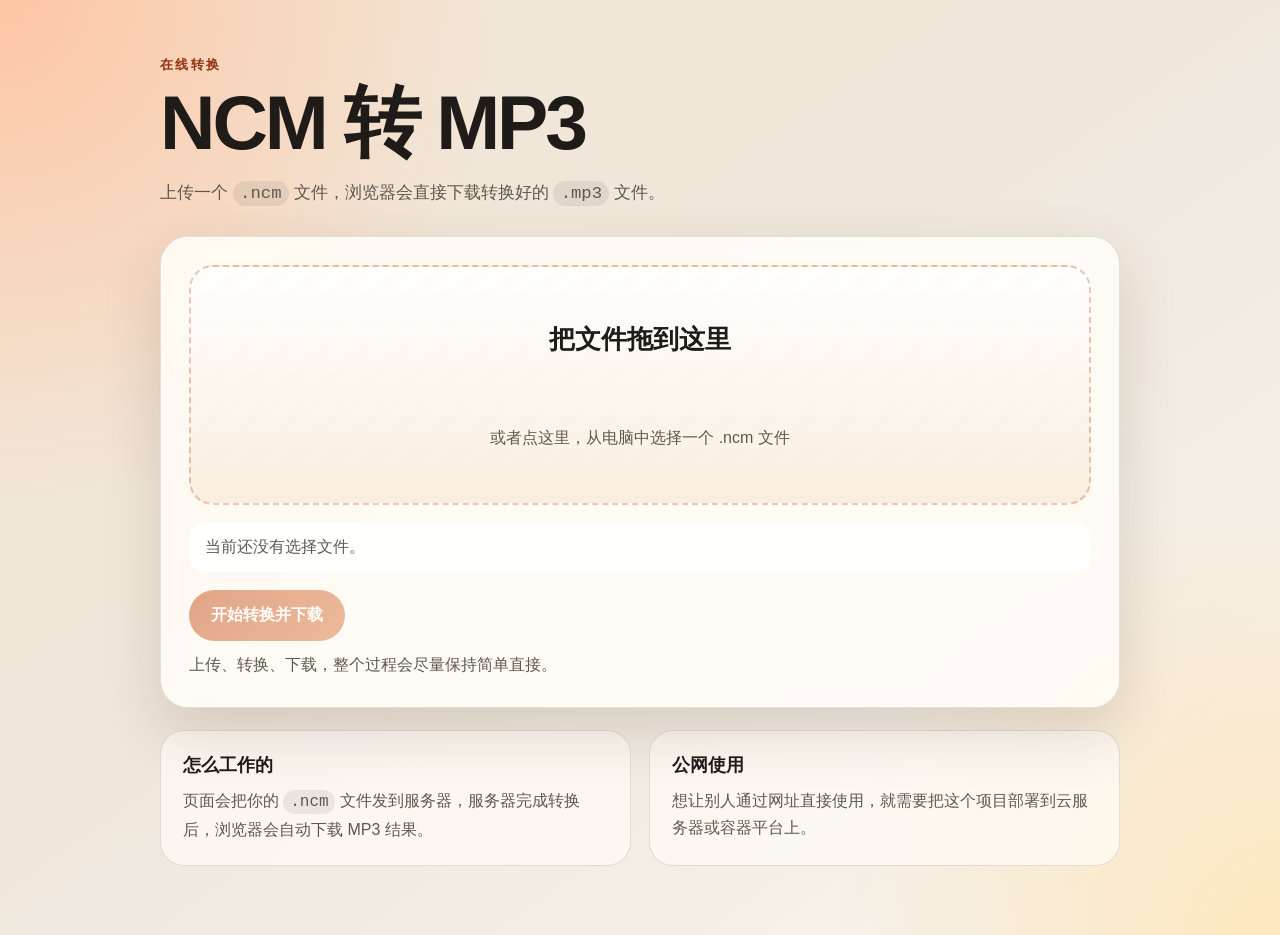
==== static/index.html @ b36f55ae "Add files via upload" ====
<!doctype html>
<html lang="zh-CN">
  <head>
    <meta charset="utf-8">
    <meta name="viewport" content="width=device-width, initial-scale=1">
    <title>NCM to MP3</title>
    <link rel="stylesheet" href="/style.css">
  </head>
  <body>
    <main class="page">
      <section class="hero">
        <p class="eyebrow">在线转换</p>
        <h1>NCM 转 MP3</h1>
        <p class="subtitle">
          上传一个 <code>.ncm</code> 文件，浏览器会直接下载转换好的 <code>.mp3</code> 文件。
        </p>
      </section>

      <section class="panel">
        <label class="dropzone" id="dropzone" for="file-input">
          <input id="file-input" type="file" accept=".ncm" hidden>
          <span class="dropzone-title">把文件拖到这里</span>
          <span class="dropzone-text">或者点这里，从电脑中选择一个 .ncm 文件</span>
        </label>

        <div class="selection" id="selection">当前还没有选择文件。</div>

        <button class="primary-button" id="convert-button" type="button" disabled>
          开始转换并下载
        </button>

        <p class="status" id="status">上传、转换、下载，整个过程会尽量保持简单直接。</p>
      </section>

      <section class="tips">
        <div class="tip-card">
          <h2>怎么工作的</h2>
          <p>页面会把你的 <code>.ncm</code> 文件发到服务器，服务器完成转换后，浏览器会自动下载 MP3 结果。</p>
        </div>
        <div class="tip-card">
          <h2>公网使用</h2>
          <p>想让别人通过网址直接使用，就需要把这个项目部署到云服务器或容器平台上。</p>
        </div>
      </section>
    </main>
    <script src="/app.js"></script>
  </body>
</html>
---- style.css ----
:root {
  --bg: #f4efe6;
  --ink: #1e1b18;
  --muted: #5f584f;
  --panel: rgba(255, 252, 246, 0.92);
  --line: rgba(30, 27, 24, 0.12);
  --accent: #c85d2c;
  --accent-dark: #8f3412;
  --shadow: 0 24px 60px rgba(70, 41, 23, 0.16);
}

* {
  box-sizing: border-box;
}

body {
  margin: 0;
  min-height: 100vh;
  font-family: "Segoe UI", "PingFang SC", sans-serif;
  color: var(--ink);
  background:
    radial-gradient(circle at top left, rgba(255, 194, 159, 0.9), transparent 32%),
    radial-gradient(circle at bottom right, rgba(255, 225, 168, 0.7), transparent 28%),
    linear-gradient(145deg, #f2e7d5 0%, #efe7dc 46%, #f8f4ee 100%);
}

.page {
  width: min(960px, calc(100% - 32px));
  margin: 0 auto;
  padding: 56px 0 72px;
}

.hero {
  margin-bottom: 28px;
}

.eyebrow {
  margin: 0 0 12px;
  font-size: 0.82rem;
  font-weight: 700;
  letter-spacing: 0.18em;
  text-transform: uppercase;
  color: var(--accent-dark);
}

h1 {
  margin: 0;
  font-size: clamp(2.6rem, 6vw, 4.8rem);
  line-height: 0.96;
  letter-spacing: -0.04em;
}

.subtitle {
  width: min(640px, 100%);
  margin: 18px 0 0;
  font-size: 1.08rem;
  line-height: 1.7;
  color: var(--muted);
}

.panel {
  padding: 28px;
  border: 1px solid var(--line);
  border-radius: 28px;
  background: var(--panel);
  box-shadow: var(--shadow);
  backdrop-filter: blur(10px);
}

.dropzone {
  display: grid;
  gap: 10px;
  place-items: center;
  min-height: 240px;
  padding: 24px;
  border: 2px dashed rgba(200, 93, 44, 0.35);
  border-radius: 24px;
  background:
    linear-gradient(180deg, rgba(255, 255, 255, 0.9), rgba(249, 238, 223, 0.96)),
    repeating-linear-gradient(
      -45deg,
      rgba(200, 93, 44, 0.04),
      rgba(200, 93, 44, 0.04) 14px,
      transparent 14px,
      transparent 28px
    );
  cursor: pointer;
  transition: transform 180ms ease, border-color 180ms ease, box-shadow 180ms ease;
}

.dropzone:hover,
.dropzone.is-dragging {
  transform: translateY(-2px);
  border-color: rgba(200, 93, 44, 0.76);
  box-shadow: inset 0 0 0 1px rgba(200, 93, 44, 0.12);
}

.dropzone-title {
  font-size: 1.6rem;
  font-weight: 700;
}

.dropzone-text {
  font-size: 1rem;
  color: var(--muted);
}

.selection {
  margin-top: 18px;
  padding: 14px 16px;
  border-radius: 16px;
  background: rgba(255, 255, 255, 0.78);
  color: var(--muted);
}

.primary-button {
  margin-top: 18px;
  padding: 15px 22px;
  border: none;
  border-radius: 999px;
  background: linear-gradient(135deg, var(--accent) 0%, #dd8454 100%);
  color: white;
  font-size: 1rem;
  font-weight: 700;
  cursor: pointer;
  transition: transform 180ms ease, opacity 180ms ease, box-shadow 180ms ease;
  box-shadow: 0 12px 30px rgba(200, 93, 44, 0.28);
}

.primary-button:hover:not(:disabled) {
  transform: translateY(-1px);
}

.primary-button:disabled {
  opacity: 0.55;
  cursor: not-allowed;
  box-shadow: none;
}

.status {
  min-height: 24px;
  margin: 14px 0 0;
  color: var(--muted);
}

.status.is-error {
  color: #a32922;
}

.status.is-success {
  color: #0f6a45;
}

.tips {
  display: grid;
  grid-template-columns: repeat(2, minmax(0, 1fr));
  gap: 18px;
  margin-top: 22px;
}

.tip-card {
  padding: 22px;
  border: 1px solid var(--line);
  border-radius: 24px;
  background: rgba(255, 251, 246, 0.74);
}

.tip-card h2 {
  margin: 0 0 10px;
  font-size: 1.1rem;
}

.tip-card p {
  margin: 0;
  line-height: 1.7;
  color: var(--muted);
}

code {
  padding: 0.18em 0.42em;
  border-radius: 999px;
  background: rgba(30, 27, 24, 0.08);
  font-family: "Cascadia Code", "SFMono-Regular", Consolas, monospace;
}

@media (max-width: 720px) {
  .page {
    padding-top: 36px;
  }

  .panel {
    padding: 20px;
  }

  .dropzone {
    min-height: 200px;
  }

  .tips {
    grid-template-columns: 1fr;
  }
}
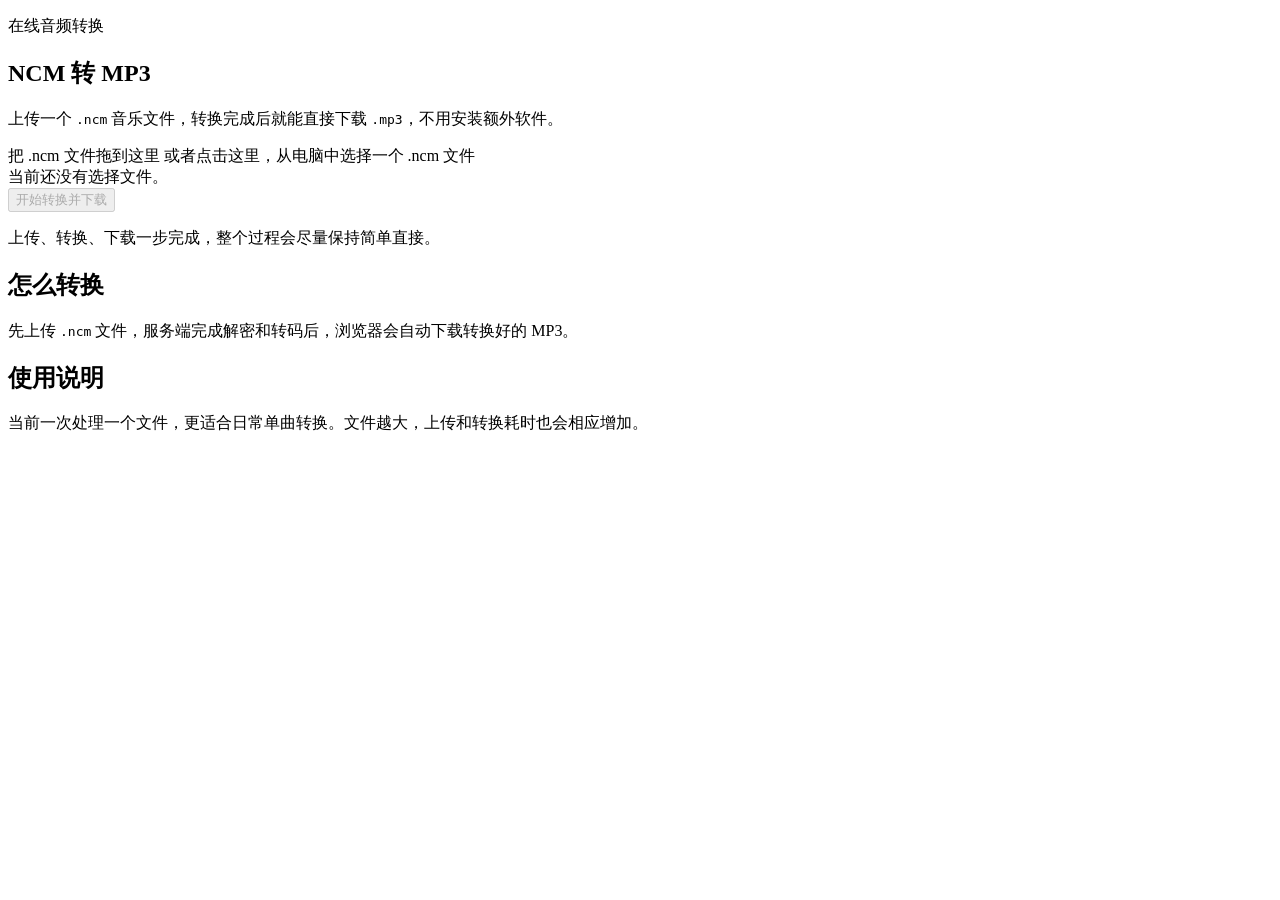
==== commit 89aec8c5: "Polish homepage copy" ====
--- a/static/index.html
+++ b/static/index.html
@@ -3,24 +3,24 @@
   <head>
     <meta charset="utf-8">
     <meta name="viewport" content="width=device-width, initial-scale=1">
-    <title>NCM to MP3</title>
+    <title>NCM 转 MP3 在线转换</title>
     <link rel="stylesheet" href="/style.css">
   </head>
   <body>
     <main class="page">
       <section class="hero">
-        <p class="eyebrow">在线转换</p>
+        <p class="eyebrow">在线音频转换</p>
         <h1>NCM 转 MP3</h1>
         <p class="subtitle">
-          上传一个 <code>.ncm</code> 文件，浏览器会直接下载转换好的 <code>.mp3</code> 文件。
+          上传一个 <code>.ncm</code> 音乐文件，转换完成后就能直接下载 <code>.mp3</code>，不用安装额外软件。
         </p>
       </section>
 
       <section class="panel">
         <label class="dropzone" id="dropzone" for="file-input">
           <input id="file-input" type="file" accept=".ncm" hidden>
-          <span class="dropzone-title">把文件拖到这里</span>
-          <span class="dropzone-text">或者点这里，从电脑中选择一个 .ncm 文件</span>
+          <span class="dropzone-title">把 .ncm 文件拖到这里</span>
+          <span class="dropzone-text">或者点击这里，从电脑中选择一个 .ncm 文件</span>
         </label>
 
         <div class="selection" id="selection">当前还没有选择文件。</div>
@@ -29,17 +29,17 @@
           开始转换并下载
         </button>
 
-        <p class="status" id="status">上传、转换、下载，整个过程会尽量保持简单直接。</p>
+        <p class="status" id="status">上传、转换、下载一步完成，整个过程会尽量保持简单直接。</p>
       </section>
 
       <section class="tips">
         <div class="tip-card">
-          <h2>怎么工作的</h2>
-          <p>页面会把你的 <code>.ncm</code> 文件发到服务器，服务器完成转换后，浏览器会自动下载 MP3 结果。</p>
+          <h2>怎么转换</h2>
+          <p>先上传 <code>.ncm</code> 文件，服务端完成解密和转码后，浏览器会自动下载转换好的 MP3。</p>
         </div>
         <div class="tip-card">
-          <h2>公网使用</h2>
-          <p>想让别人通过网址直接使用，就需要把这个项目部署到云服务器或容器平台上。</p>
+          <h2>使用说明</h2>
+          <p>当前一次处理一个文件，更适合日常单曲转换。文件越大，上传和转换耗时也会相应增加。</p>
         </div>
       </section>
     </main>
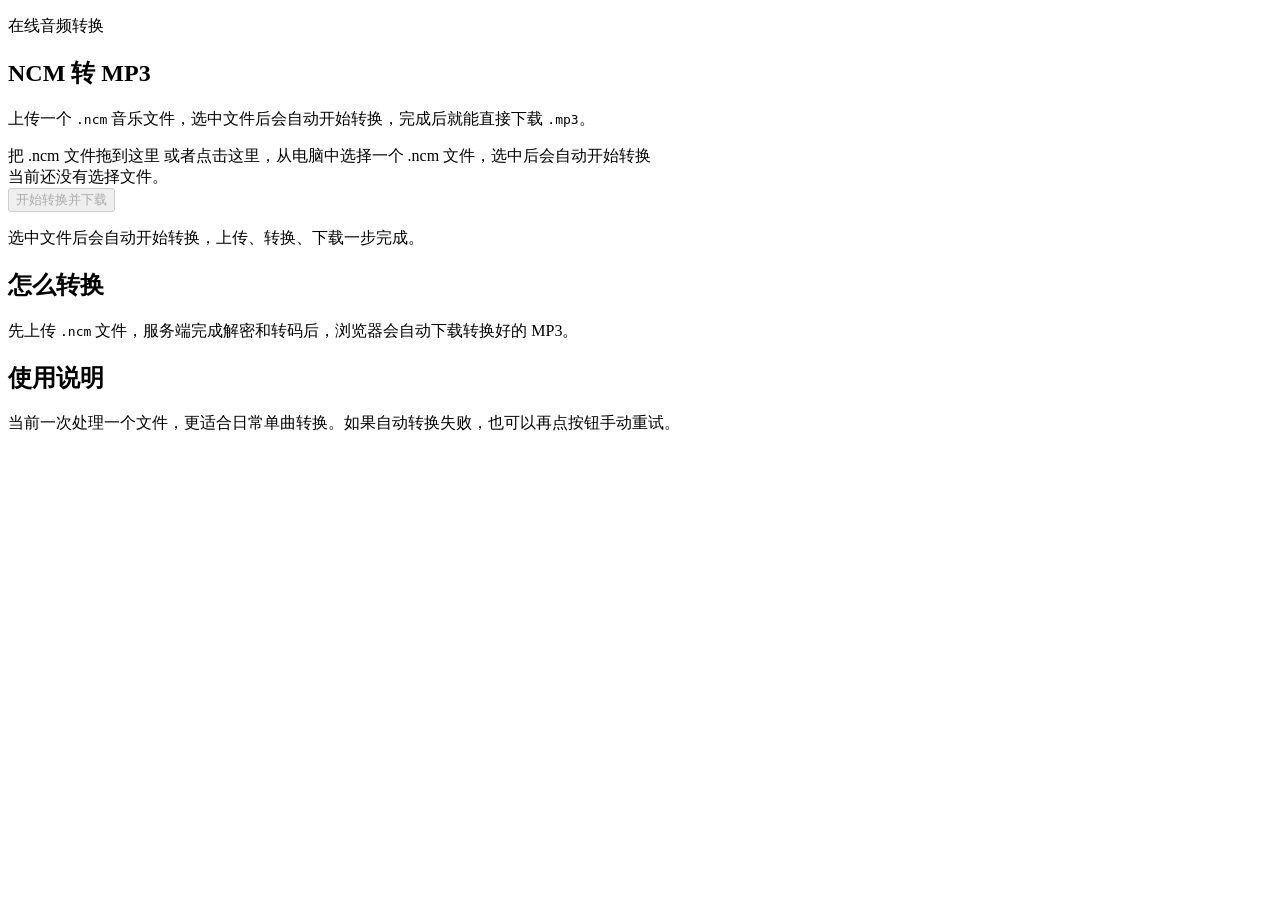
==== commit acf3e5a2: "Clarify auto-convert copy" ====
--- a/static/index.html
+++ b/static/index.html
@@ -12,7 +12,7 @@
         <p class="eyebrow">在线音频转换</p>
         <h1>NCM 转 MP3</h1>
         <p class="subtitle">
-          上传一个 <code>.ncm</code> 音乐文件，转换完成后就能直接下载 <code>.mp3</code>，不用安装额外软件。
+          上传一个 <code>.ncm</code> 音乐文件，选中文件后会自动开始转换，完成后就能直接下载 <code>.mp3</code>。
         </p>
       </section>
 
@@ -20,7 +20,7 @@
         <label class="dropzone" id="dropzone" for="file-input">
           <input id="file-input" type="file" accept=".ncm" hidden>
           <span class="dropzone-title">把 .ncm 文件拖到这里</span>
-          <span class="dropzone-text">或者点击这里，从电脑中选择一个 .ncm 文件</span>
+          <span class="dropzone-text">或者点击这里，从电脑中选择一个 .ncm 文件，选中后会自动开始转换</span>
         </label>
 
         <div class="selection" id="selection">当前还没有选择文件。</div>
@@ -29,7 +29,7 @@
           开始转换并下载
         </button>
 
-        <p class="status" id="status">上传、转换、下载一步完成，整个过程会尽量保持简单直接。</p>
+        <p class="status" id="status">选中文件后会自动开始转换，上传、转换、下载一步完成。</p>
       </section>
 
       <section class="tips">
@@ -39,7 +39,7 @@
         </div>
         <div class="tip-card">
           <h2>使用说明</h2>
-          <p>当前一次处理一个文件，更适合日常单曲转换。文件越大，上传和转换耗时也会相应增加。</p>
+          <p>当前一次处理一个文件，更适合日常单曲转换。如果自动转换失败，也可以再点按钮手动重试。</p>
         </div>
       </section>
     </main>
